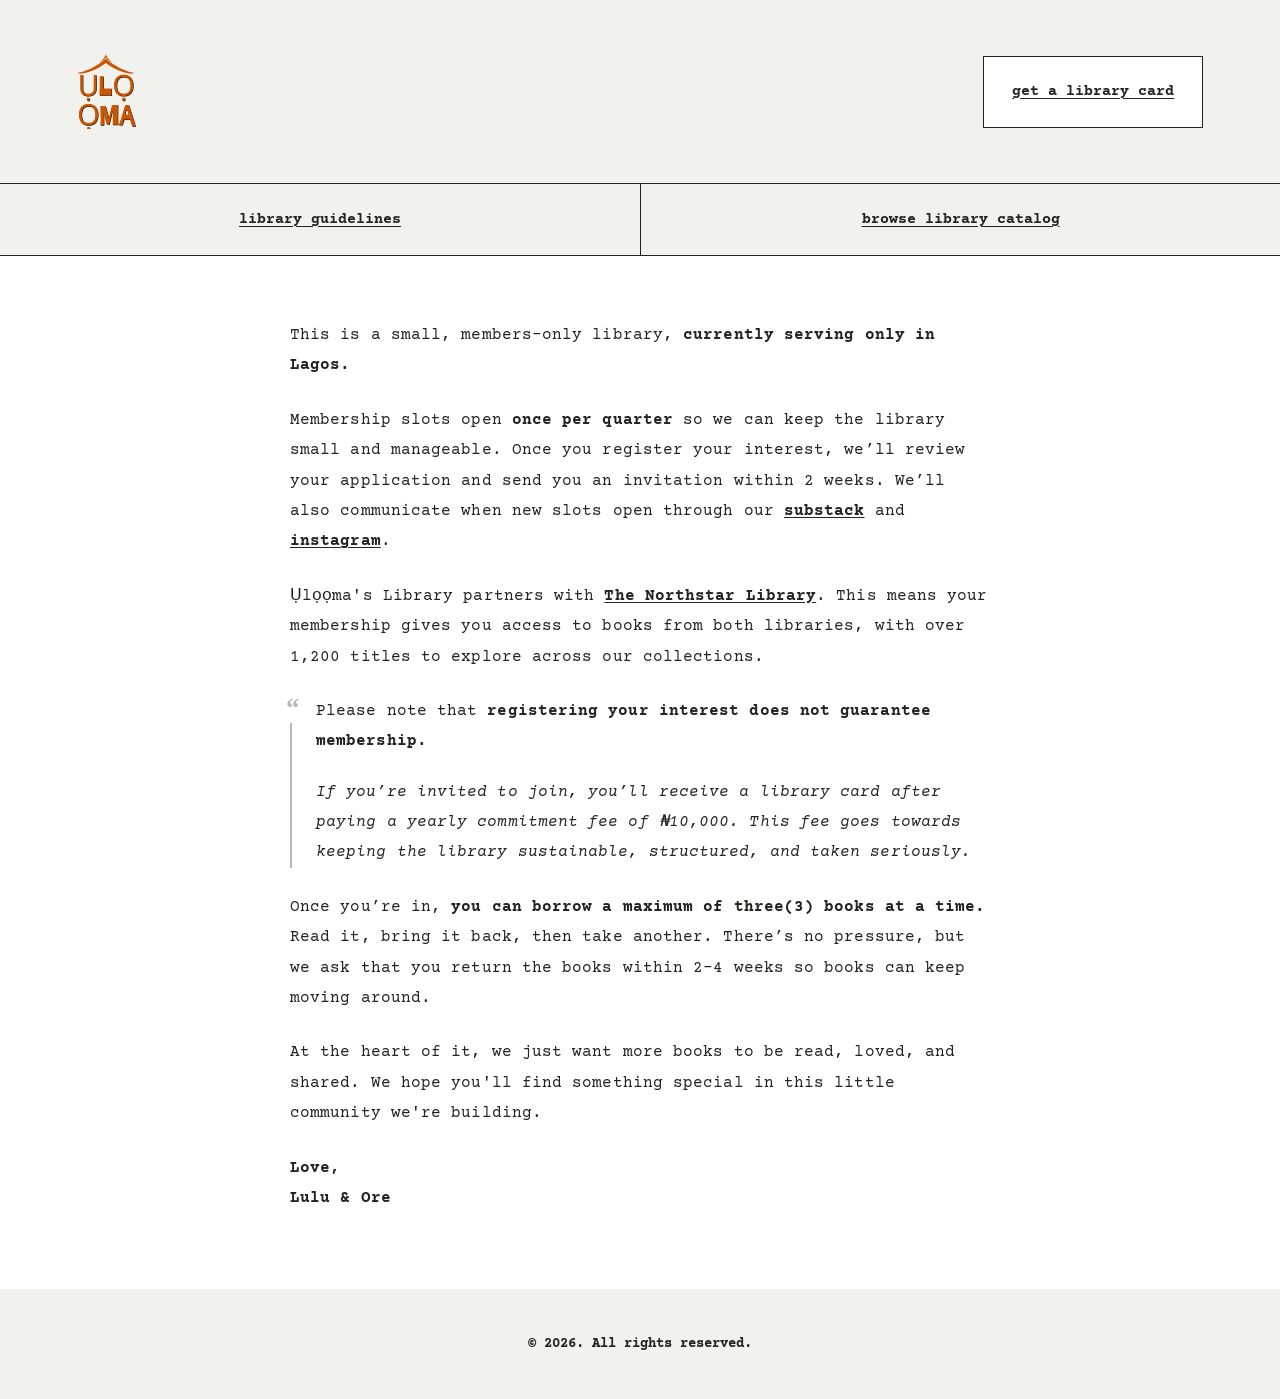
==== index.html @ b63e7490 "initial setup" ====
<!doctype html>
<html lang="en">
<head>
  <meta charset="utf-8">
  <meta name="viewport" content="width=device-width, initial-scale=1">
  <meta name="theme-color" content="#f3f2ee">
  <meta name="description" content="Ulooma Library is a small, members-only library serving Lagos. Read our membership guidelines and register your interest.">
  <title>Library Guidelines — Ulooma Library</title>
  <link rel="preconnect" href="https://fonts.googleapis.com">
  <link rel="preconnect" href="https://fonts.gstatic.com" crossorigin>
  <link href="https://fonts.googleapis.com/css2?family=Courier+Prime:ital,wght@0,400;0,700;1,400&display=swap" rel="stylesheet">
  <link rel="stylesheet" href="styles.css">
</head>
<body class="guidelines-page">
  <a class="skip-link" href="#guidelines">Skip to guidelines</a>
  <header class="site-header">
    <div class="header-top">
      <a class="brand-mark" href="index.html" aria-label="Ulooma Library home">
        <img src="ulooma-lib.svg" alt="">
      </a>
      <a class="get-card" href="https://forms.gle/XS47ZL7QhAaCa3aM6" target="_blank" rel="noreferrer">get a library card</a>
    </div>
    <nav class="main-nav" aria-label="Main navigation">
      <a href="#guidelines">library guidelines</a>
      <a href="https://thenorthstarlibrary.org" target="_blank" rel="noreferrer">browse library catalog</a>
    </nav>
  </header>

  <main id="guidelines" class="guidelines-content">
    <p>This is a small, members-only library, <strong>currently serving only in Lagos.</strong></p>

    <p>Membership slots open <strong>once per quarter</strong> so we can keep the library small and manageable. Once you register your interest, we’ll review your application and send you an invitation within 2 weeks. We’ll also communicate when new slots open through our <a href="https://ulooma.substack.com" target="_blank" rel="noreferrer">substack</a> and <a href="https://instagram.com/ulooma.co" target="_blank" rel="noreferrer">instagram</a>.</p>

    <p>Ụlọọma's Library partners with <a href="https://thenorthstarlibrary.org" target="_blank" rel="noreferrer"><strong>The Northstar Library</strong></a>. This means your membership gives you access to books from both libraries, with over 1,200 titles to explore across our collections.</p>

    <blockquote>
      <p>Please note that <strong>registering your interest does not guarantee membership.</strong></p>
      <p><em>If you’re invited to join, you’ll receive a library card after paying a yearly commitment fee of ₦10,000. This fee goes towards keeping the library sustainable, structured, and taken seriously.</em></p>
    </blockquote>

    <p>Once you’re in, <strong>you can borrow a maximum of three(3) books at a time.</strong> Read it, bring it back, then take another. There’s no pressure, but we ask that you return the books within 2-4 weeks so books can keep moving around.</p>

    <p>At the heart of it, we just want more books to be read, loved, and shared. We hope you'll find something special in this little community we're building.</p>

    <p class="signoff"><strong>Love,<br>Lulu &amp; Ore</strong></p>
  </main>

  <footer class="site-footer">
    <p>© 2026. All rights reserved.</p>
  </footer>
</body>
</html>
---- styles.css ----
:root {
  --paper: #f1f1ed;
  --white: #fff;
  --ink: #242321;
  --orange: #d65300;
  --font: "Courier Prime", "Courier New", monospace;
}

* { box-sizing: border-box; }
html { min-height: 100%; background: var(--paper); scroll-behavior: smooth; }
body {
  min-height: 100vh;
  margin: 0;
  display: flex;
  flex-direction: column;
  background: var(--paper);
  color: var(--ink);
  font: 16px/1.9 var(--font);
  -webkit-font-smoothing: antialiased;
}
a { color: inherit; }
a:hover { color: var(--orange); }
.skip-link { position: absolute; left: -9999px; top: 8px; z-index: 10; padding: 8px 12px; background: var(--ink); color: #fff; }
.skip-link:focus { left: 8px; }

/* Full-bleed desktop rules, with the reading column kept comfortable. */
.site-header { width: 100%; flex: none; background: var(--paper); }
.header-top {
  height: 184px;
  padding: 0 max(6vw, calc((100vw - 1200px) / 2));
  display: flex;
  align-items: center;
  justify-content: space-between;
  border-bottom: 1px solid var(--ink);
}
.brand-mark { position: relative; display: block; width: 60px; height: 74px; overflow: hidden; }
.brand-mark img { position: absolute; top: -40px; left: -30px; width: 120px; height: 156px; max-width: none; }
.get-card {
  width: 220px;
  height: 72px;
  display: flex;
  align-items: center;
  justify-content: center;
  border: 1px solid var(--ink);
  background: var(--white);
  font-size: 15px;
  line-height: 20px;
  font-weight: 700;
  text-decoration: underline;
  text-underline-offset: 3px;
}
.get-card:hover { background: var(--orange); color: #fff; border-color: var(--orange); }
.main-nav {
  height: 72px;
  display: grid;
  grid-template-columns: 1fr 1fr;
  border-bottom: 1px solid var(--ink);
  font-size: 15px;
  line-height: 20px;
}
.main-nav a {
  display: flex;
  align-items: center;
  justify-content: center;
  padding: 0 16px;
  text-align: center;
  font-weight: 700;
  text-decoration: underline;
  text-underline-offset: 3px;
}
.main-nav a + a { border-left: 1px solid var(--ink); }
.main-nav a:hover { background: #e9e6df; color: var(--orange); }

.guidelines-content {
  flex: 1 0 auto;
  width: 100%;
  padding: 64px 24px 76px;
  background: var(--white);
  font-size: 16px;
  line-height: 1.9;
  letter-spacing: .005em;
}
.guidelines-content > * { width: min(700px, 100%); margin-inline: auto; }
.guidelines-content p { margin-top: 0; margin-bottom: 24px; }
.guidelines-content strong { font-weight: 700; }
.guidelines-content a, .guidelines-content .underlined-label {
  font-weight: 700;
  text-decoration: underline;
  text-underline-offset: 2px;
}
.guidelines-content a:hover { color: var(--orange); }
.guidelines-content blockquote {
  position: relative;
  margin-top: 16px;
  margin-bottom: 24px;
  padding: 0 0 0 24px;
  border-left: 2px solid #b8b8b8;
}
.guidelines-content blockquote::before {
  content: "“";
  position: absolute;
  left: -9px;
  top: -3px;
  padding: 0 3px;
  background: var(--white);
  color: #b8b8b8;
  font: 700 27px/30px Georgia, serif;
}
.guidelines-content blockquote p { margin-top: 0; margin-bottom: 20px; }
.guidelines-content blockquote p:last-child { margin-bottom: 0; }
.guidelines-content em { font-style: italic; }
.guidelines-content .signoff { margin-bottom: 0; }

.site-footer {
  min-height: 110px;
  flex: none;
  display: flex;
  align-items: center;
  justify-content: center;
  padding: 24px;
  background: var(--paper);
  text-align: center;
}
.site-footer p { margin: 0; font-size: 14px; line-height: 20px; font-weight: 700; }

/* Figma's 393px-wide frame becomes a fluid, naturally scrolling phone layout. */
@media (max-width: 700px) {
  body {
    min-height: 1102px;
    font-size: 10px;
    line-height: 20px;
  }
  .header-top {
    height: clamp(120px, 36.9vw, 145px);
    padding: 0 clamp(16px, 6.1vw, 24px) 0 clamp(24px, 11.45vw, 45px);
  }
  .brand-mark { width: clamp(29px, 8.65vw, 34px); height: clamp(40px, 11.7vw, 46px); }
  .brand-mark img {
    top: -50%;
    left: -50%;
    width: 200%;
    height: 193.5%;
  }
  .get-card {
    width: min(143px, 43vw);
    height: clamp(44px, 12.47vw, 49px);
    font-size: 9px;
    line-height: 12px;
    text-underline-offset: 1px;
  }
  .main-nav {
    height: clamp(44px, 12.72vw, 50px);
    font-size: clamp(8px, 2.3vw, 9px);
    line-height: 12px;
  }
  .main-nav a { padding-inline: 6px; text-underline-offset: 1px; }
  .guidelines-content {
    flex: 1 0 auto;
    width: 100%;
    padding: 34px 0 28px;
    background: var(--white);
    font-size: 10px;
    line-height: 20px;
  }
  .guidelines-content > * {
    width: min(303px, calc(100% - 48px));
    margin-inline: auto;
  }
  .guidelines-content p { margin-bottom: 16px; }
  .guidelines-content blockquote {
    margin-top: 10px;
    margin-bottom: 14px;
    padding-left: 12px;
    border-left-width: 1.5px;
  }
  .guidelines-content blockquote::before {
    left: -7px;
    top: -3px;
    padding-inline: 2px;
    font-size: 20px;
    line-height: 22px;
  }
  .guidelines-content blockquote p { margin-bottom: 12px; }
  .guidelines-content .signoff { line-height: 20px; }
  .site-footer { min-height: 77px; padding: 20px 10px; }
  .site-footer p { font-size: 9px; line-height: 12px; }
}

@media (max-width: 350px) {
  .main-nav { font-size: 8px; }
  .guidelines-content > * { width: calc(100% - 40px); }
}

@media (prefers-reduced-motion: reduce) {
  html { scroll-behavior: auto; }
}
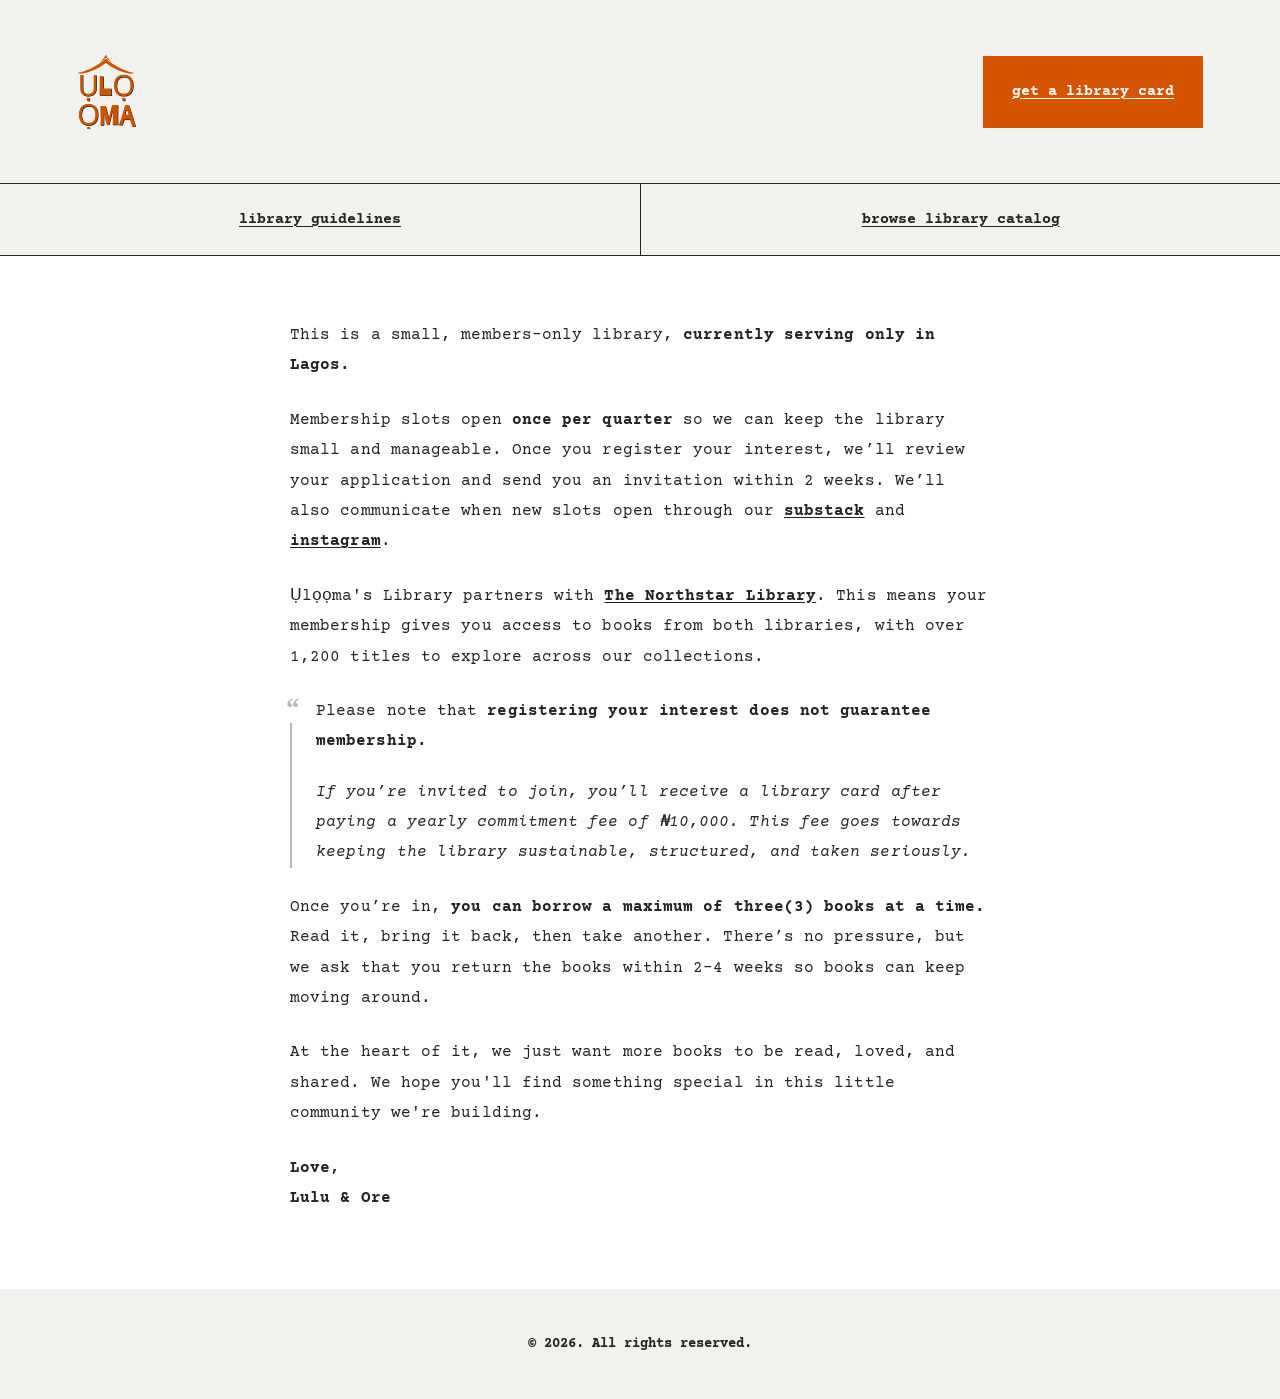
==== commit 287b8cdd: "changed button and added site title, description" ====
--- a/index.html
+++ b/index.html
@@ -4,8 +4,8 @@
   <meta charset="utf-8">
   <meta name="viewport" content="width=device-width, initial-scale=1">
   <meta name="theme-color" content="#f3f2ee">
-  <meta name="description" content="Ulooma Library is a small, members-only library serving Lagos. Read our membership guidelines and register your interest.">
-  <title>Library Guidelines — Ulooma Library</title>
+  <meta name="description" content="A good home for good days.">
+  <title>Ụlọọma's Library</title>
   <link rel="preconnect" href="https://fonts.googleapis.com">
   <link rel="preconnect" href="https://fonts.gstatic.com" crossorigin>
   <link href="https://fonts.googleapis.com/css2?family=Courier+Prime:ital,wght@0,400;0,700;1,400&display=swap" rel="stylesheet">
--- a/styles.css
+++ b/styles.css
@@ -48,8 +48,11 @@
   font-weight: 700;
   text-decoration: underline;
   text-underline-offset: 3px;
+  color: #fff;
+  border-color: var(--orange);
+  background: var(--orange);
 }
-.get-card:hover { background: var(--orange); color: #fff; border-color: var(--orange); }
+.get-card:hover { background: #b94a04; color: #fff; border-color: #b94a04; }
 .main-nav {
   height: 72px;
   display: grid;
@@ -127,8 +130,8 @@
 @media (max-width: 700px) {
   body {
     min-height: 1102px;
-    font-size: 10px;
-    line-height: 20px;
+    font-size: clamp(11px, 3.05vw, 12px);
+    line-height: 1.85;
   }
   .header-top {
     height: clamp(120px, 36.9vw, 145px);
@@ -144,13 +147,13 @@
   .get-card {
     width: min(143px, 43vw);
     height: clamp(44px, 12.47vw, 49px);
-    font-size: 9px;
-    line-height: 12px;
+    font-size: 10px;
+    line-height: 13px;
     text-underline-offset: 1px;
   }
   .main-nav {
     height: clamp(44px, 12.72vw, 50px);
-    font-size: clamp(8px, 2.3vw, 9px);
+    font-size: clamp(9px, 2.55vw, 10px);
     line-height: 12px;
   }
   .main-nav a { padding-inline: 6px; text-underline-offset: 1px; }
@@ -159,11 +162,11 @@
     width: 100%;
     padding: 34px 0 28px;
     background: var(--white);
-    font-size: 10px;
-    line-height: 20px;
+    font-size: clamp(11px, 3.05vw, 12px);
+    line-height: 1.85;
   }
   .guidelines-content > * {
-    width: min(303px, calc(100% - 48px));
+    width: min(340px, calc(100% - 32px));
     margin-inline: auto;
   }
   .guidelines-content p { margin-bottom: 16px; }
@@ -177,18 +180,17 @@
     left: -7px;
     top: -3px;
     padding-inline: 2px;
-    font-size: 20px;
-    line-height: 22px;
+    font-size: 22px;
+    line-height: 24px;
   }
-  .guidelines-content blockquote p { margin-bottom: 12px; }
-  .guidelines-content .signoff { line-height: 20px; }
+  .guidelines-content blockquote p { margin-bottom: 14px; }
+  .guidelines-content .signoff { line-height: 1.85; }
   .site-footer { min-height: 77px; padding: 20px 10px; }
-  .site-footer p { font-size: 9px; line-height: 12px; }
+  .site-footer p { font-size: clamp(9px, 2.55vw, 10px); line-height: 14px; }
 }
 
 @media (max-width: 350px) {
-  .main-nav { font-size: 8px; }
-  .guidelines-content > * { width: calc(100% - 40px); }
+  .main-nav { font-size: 9px; }
 }
 
 @media (prefers-reduced-motion: reduce) {
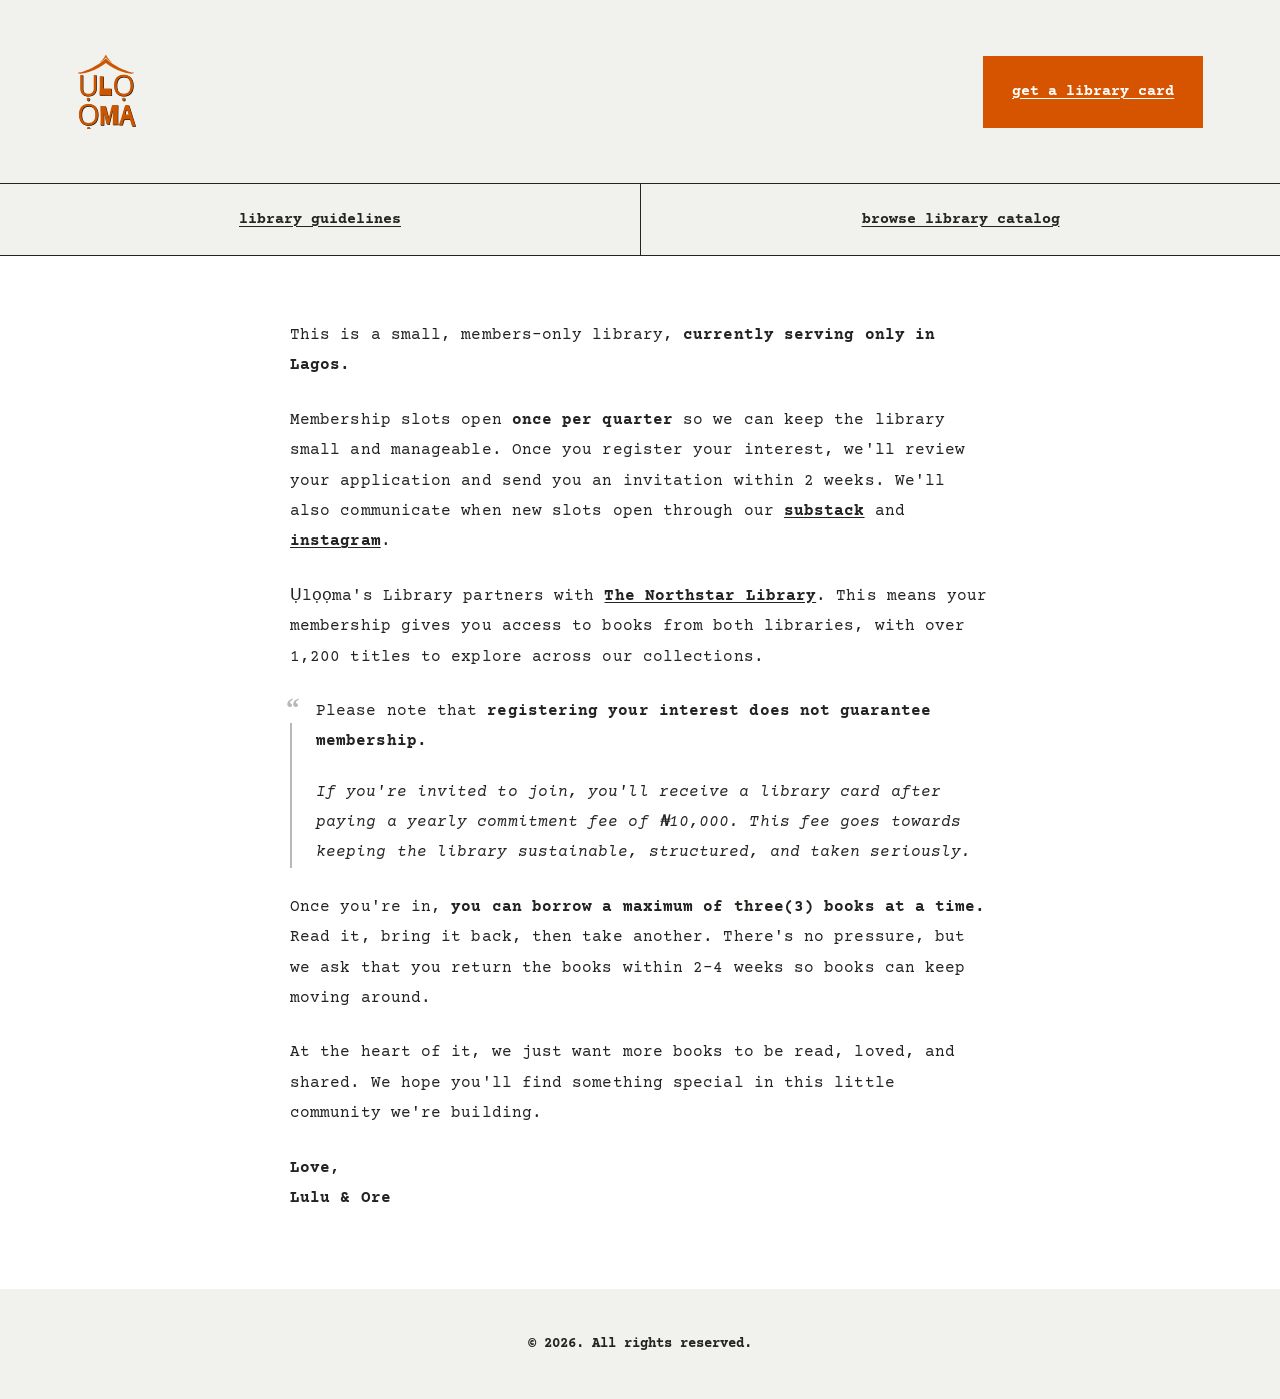
==== commit 7814ee49: "fix: content" ====
--- a/index.html
+++ b/index.html
@@ -12,7 +12,7 @@
   <link rel="stylesheet" href="styles.css">
 </head>
 <body class="guidelines-page">
-  <a class="skip-link" href="#guidelines">Skip to guidelines</a>
+  <a class="skip-link" href="#about">Skip to content</a>
   <header class="site-header">
     <div class="header-top">
       <a class="brand-mark" href="index.html" aria-label="Ulooma Library home">
@@ -21,24 +21,24 @@
       <a class="get-card" href="https://forms.gle/XS47ZL7QhAaCa3aM6" target="_blank" rel="noreferrer">get a library card</a>
     </div>
     <nav class="main-nav" aria-label="Main navigation">
-      <a href="#guidelines">library guidelines</a>
+      <a href="library-guidelines.html">library guidelines</a>
       <a href="https://thenorthstarlibrary.org" target="_blank" rel="noreferrer">browse library catalog</a>
     </nav>
   </header>
 
-  <main id="guidelines" class="guidelines-content">
+  <main id="about" class="guidelines-content">
     <p>This is a small, members-only library, <strong>currently serving only in Lagos.</strong></p>
 
-    <p>Membership slots open <strong>once per quarter</strong> so we can keep the library small and manageable. Once you register your interest, we’ll review your application and send you an invitation within 2 weeks. We’ll also communicate when new slots open through our <a href="https://ulooma.substack.com" target="_blank" rel="noreferrer">substack</a> and <a href="https://instagram.com/ulooma.co" target="_blank" rel="noreferrer">instagram</a>.</p>
+    <p>Membership slots open <strong>once per quarter</strong> so we can keep the library small and manageable. Once you register your interest, we'll review your application and send you an invitation within 2 weeks. We'll also communicate when new slots open through our <a href="https://ulooma.substack.com" target="_blank" rel="noreferrer">substack</a> and <a href="https://instagram.com/ulooma.co" target="_blank" rel="noreferrer">instagram</a>.</p>
 
     <p>Ụlọọma's Library partners with <a href="https://thenorthstarlibrary.org" target="_blank" rel="noreferrer"><strong>The Northstar Library</strong></a>. This means your membership gives you access to books from both libraries, with over 1,200 titles to explore across our collections.</p>
 
     <blockquote>
       <p>Please note that <strong>registering your interest does not guarantee membership.</strong></p>
-      <p><em>If you’re invited to join, you’ll receive a library card after paying a yearly commitment fee of ₦10,000. This fee goes towards keeping the library sustainable, structured, and taken seriously.</em></p>
+      <p><em>If you're invited to join, you'll receive a library card after paying a yearly commitment fee of ₦10,000. This fee goes towards keeping the library sustainable, structured, and taken seriously.</em></p>
     </blockquote>
 
-    <p>Once you’re in, <strong>you can borrow a maximum of three(3) books at a time.</strong> Read it, bring it back, then take another. There’s no pressure, but we ask that you return the books within 2-4 weeks so books can keep moving around.</p>
+    <p>Once you're in, <strong>you can borrow a maximum of three(3) books at a time.</strong> Read it, bring it back, then take another. There's no pressure, but we ask that you return the books within 2-4 weeks so books can keep moving around.</p>
 
     <p>At the heart of it, we just want more books to be read, loved, and shared. We hope you'll find something special in this little community we're building.</p>
 
--- a/styles.css
+++ b/styles.css
@@ -83,6 +83,34 @@
   line-height: 1.9;
   letter-spacing: .005em;
 }
+.guidelines-content > .guidelines-layout {
+  width: min(1100px, 100%);
+  margin-inline: auto;
+  display: grid;
+  grid-template-columns: minmax(0, 700px) minmax(180px, 240px);
+  justify-content: space-between;
+  gap: 64px;
+  align-items: start;
+}
+.guidelines-copy { grid-column: 1; grid-row: 1; width: 100%; text-align: left; }
+.guidelines-copy [id] { scroll-margin-top: 24px; }
+.guidelines-toc {
+  grid-column: 2;
+  grid-row: 1;
+  position: sticky;
+  top: 32px;
+  display: flex;
+  flex-direction: column;
+  align-items: flex-end;
+  gap: 9px;
+  padding-top: 4px;
+  text-align: right;
+  font-size: 14px;
+  line-height: 1.5;
+}
+.mobile-toc { display: none; }
+.guidelines-toc .toc-title { margin: 0 0 7px; font-weight: 700; }
+.guidelines-toc a { font-weight: 400; }
 .guidelines-content > * { width: min(700px, 100%); margin-inline: auto; }
 .guidelines-content p { margin-top: 0; margin-bottom: 24px; }
 .guidelines-content strong { font-weight: 700; }
@@ -113,6 +141,31 @@
 .guidelines-content blockquote p:last-child { margin-bottom: 0; }
 .guidelines-content em { font-style: italic; }
 .guidelines-content .signoff { margin-bottom: 0; }
+.back-to-top {
+  position: fixed;
+  right: max(24px, calc((100vw - 1100px) / 2));
+  bottom: 24px;
+  z-index: 5;
+  display: inline-flex;
+  align-items: center;
+  gap: 8px;
+  padding: 11px 15px;
+  border: 1px solid var(--orange);
+  background: var(--orange);
+  color: #fff;
+  font-size: 14px;
+  line-height: 20px;
+  font-weight: 700;
+  text-decoration: underline;
+  text-underline-offset: 2px;
+  opacity: 0;
+  visibility: hidden;
+  transform: translateY(8px);
+  transition: opacity .2s ease, transform .2s ease, visibility .2s ease;
+}
+.back-to-top.is-visible { opacity: 1; visibility: visible; transform: translateY(0); }
+.back-to-top:hover { background: #b94a04; border-color: #b94a04; color: #fff; }
+.back-to-top span { font-size: 18px; line-height: 16px; text-decoration: none; }
 
 .site-footer {
   min-height: 110px;
@@ -169,6 +222,39 @@
     width: min(340px, calc(100% - 32px));
     margin-inline: auto;
   }
+  .guidelines-content > .guidelines-layout {
+    display: block;
+    width: min(340px, calc(100% - 32px));
+  }
+  .guidelines-toc { display: none; }
+  .mobile-toc {
+    display: block;
+    margin: 0 0 24px;
+    border: 1px solid #b8b8b8;
+    background: var(--white);
+    font-size: inherit;
+    line-height: 1.65;
+  }
+  .mobile-toc summary {
+    display: flex;
+    align-items: center;
+    justify-content: space-between;
+    padding: 10px 12px;
+    cursor: pointer;
+    font-weight: 700;
+    list-style: none;
+  }
+  .mobile-toc summary::-webkit-details-marker { display: none; }
+  .mobile-toc summary::after { content: "+"; font-size: 18px; line-height: 1; }
+  .mobile-toc[open] summary::after { content: "−"; }
+  .mobile-toc nav {
+    display: flex;
+    flex-direction: column;
+    gap: 8px;
+    padding: 0 12px 12px;
+  }
+  .mobile-toc nav a { font-weight: 400; }
+  .guidelines-copy { width: 100%; }
   .guidelines-content p { margin-bottom: 16px; }
   .guidelines-content blockquote {
     margin-top: 10px;
@@ -187,6 +273,14 @@
   .guidelines-content .signoff { line-height: 1.85; }
   .site-footer { min-height: 77px; padding: 20px 10px; }
   .site-footer p { font-size: clamp(9px, 2.55vw, 10px); line-height: 14px; }
+  .back-to-top {
+    right: 14px;
+    bottom: 14px;
+    gap: 6px;
+    padding: 8px 11px;
+    font-size: 11px;
+    line-height: 16px;
+  }
 }
 
 @media (max-width: 350px) {
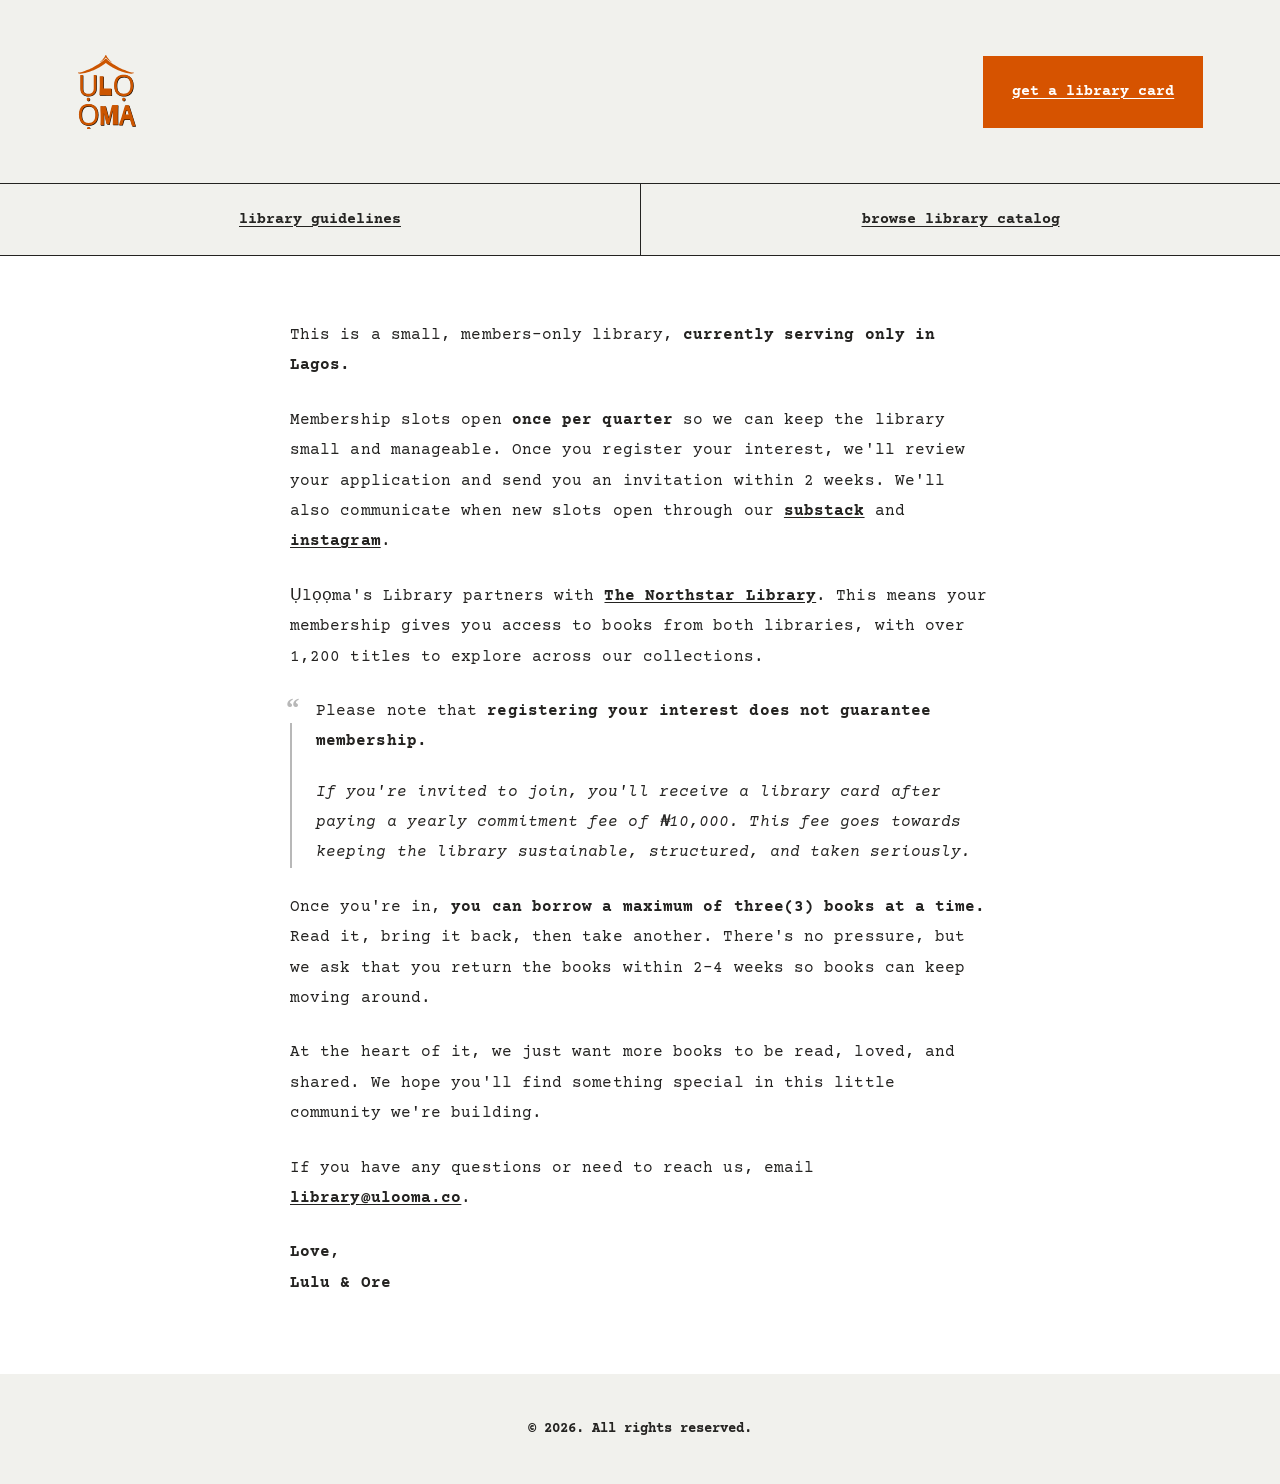
==== commit 174ee00d: "added contact" ====
--- a/index.html
+++ b/index.html
@@ -42,6 +42,8 @@
 
     <p>At the heart of it, we just want more books to be read, loved, and shared. We hope you'll find something special in this little community we're building.</p>
 
+    <p>If you have any questions or need to reach us, email <a href="mailto:library@ulooma.co">library@ulooma.co</a>.</p>
+
     <p class="signoff"><strong>Love,<br>Lulu &amp; Ore</strong></p>
   </main>
 
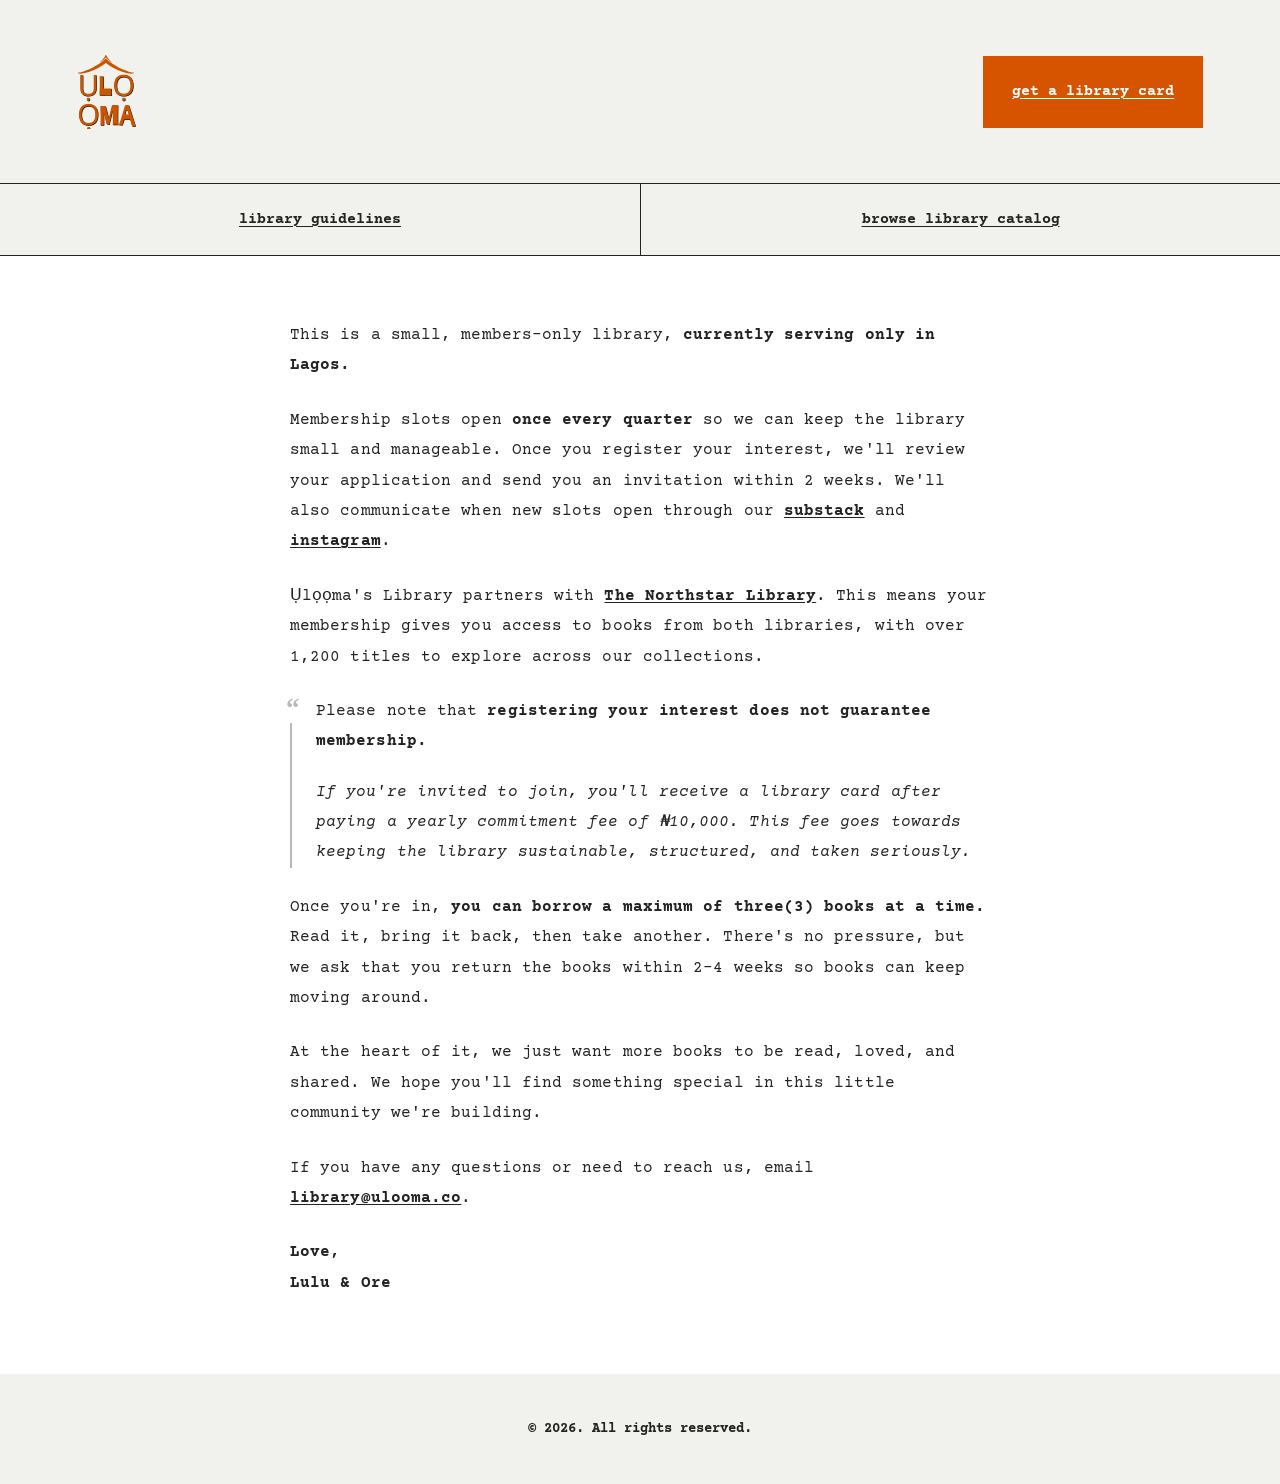
==== commit ef87d285: "word update" ====
--- a/index.html
+++ b/index.html
@@ -29,7 +29,7 @@
   <main id="about" class="guidelines-content">
     <p>This is a small, members-only library, <strong>currently serving only in Lagos.</strong></p>
 
-    <p>Membership slots open <strong>once per quarter</strong> so we can keep the library small and manageable. Once you register your interest, we'll review your application and send you an invitation within 2 weeks. We'll also communicate when new slots open through our <a href="https://ulooma.substack.com" target="_blank" rel="noreferrer">substack</a> and <a href="https://instagram.com/ulooma.co" target="_blank" rel="noreferrer">instagram</a>.</p>
+    <p>Membership slots open <strong>once every quarter</strong> so we can keep the library small and manageable. Once you register your interest, we'll review your application and send you an invitation within 2 weeks. We'll also communicate when new slots open through our <a href="https://ulooma.substack.com" target="_blank" rel="noreferrer">substack</a> and <a href="https://instagram.com/ulooma.co" target="_blank" rel="noreferrer">instagram</a>.</p>
 
     <p>Ụlọọma's Library partners with <a href="https://thenorthstarlibrary.org" target="_blank" rel="noreferrer"><strong>The Northstar Library</strong></a>. This means your membership gives you access to books from both libraries, with over 1,200 titles to explore across our collections.</p>
 
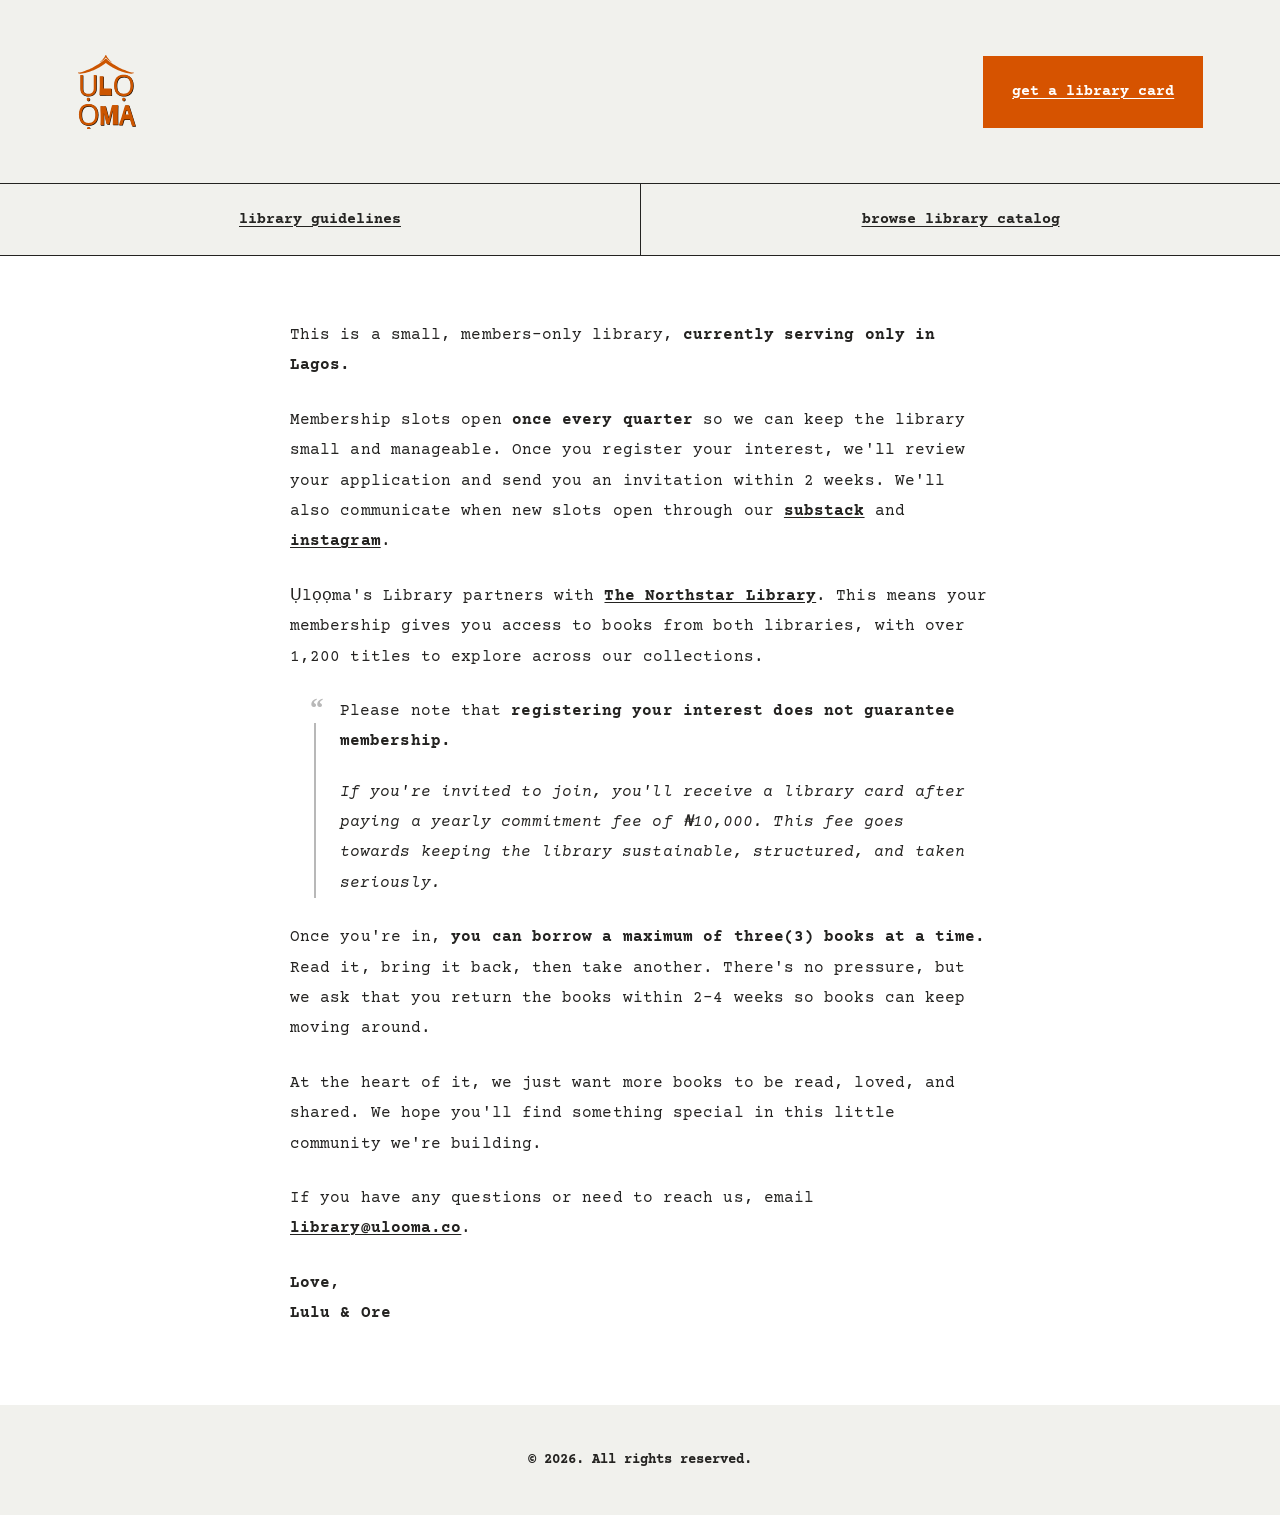
==== commit 6d00a1c0: "minor visual fixes" ====
--- a/index.html
+++ b/index.html
@@ -11,11 +11,11 @@
   <link href="https://fonts.googleapis.com/css2?family=Courier+Prime:ital,wght@0,400;0,700;1,400&display=swap" rel="stylesheet">
   <link rel="stylesheet" href="styles.css">
 </head>
-<body class="guidelines-page">
+<body class="guidelines-page home-page">
   <a class="skip-link" href="#about">Skip to content</a>
   <header class="site-header">
     <div class="header-top">
-      <a class="brand-mark" href="index.html" aria-label="Ulooma Library home">
+      <a class="brand-mark" href="/" aria-label="Ulooma Library home">
         <img src="ulooma-lib.svg" alt="">
       </a>
       <a class="get-card" href="https://forms.gle/XS47ZL7QhAaCa3aM6" target="_blank" rel="noreferrer">get a library card</a>
--- a/styles.css
+++ b/styles.css
@@ -94,6 +94,10 @@
 }
 .guidelines-copy { grid-column: 1; grid-row: 1; width: 100%; text-align: left; }
 .guidelines-copy [id] { scroll-margin-top: 24px; }
+.home-page .guidelines-content > blockquote {
+  width: min(652px, calc(100% - 48px));
+  margin-inline: auto;
+}
 .guidelines-toc {
   grid-column: 2;
   grid-row: 1;
@@ -123,7 +127,9 @@
 .guidelines-content blockquote {
   position: relative;
   margin-top: 16px;
+  margin-right: 24px;
   margin-bottom: 24px;
+  margin-left: 24px;
   padding: 0 0 0 24px;
   border-left: 2px solid #b8b8b8;
 }
@@ -141,6 +147,11 @@
 .guidelines-content blockquote p:last-child { margin-bottom: 0; }
 .guidelines-content em { font-style: italic; }
 .guidelines-content .signoff { margin-bottom: 0; }
+.guidelines-callout {
+  padding: 14px 18px;
+  border-left: 3px solid var(--orange);
+  background: #fff4e9;
+}
 .back-to-top {
   position: fixed;
   right: max(24px, calc((100vw - 1100px) / 2));
@@ -255,6 +266,10 @@
   }
   .mobile-toc nav a { font-weight: 400; }
   .guidelines-copy { width: 100%; }
+  .home-page .guidelines-content > blockquote {
+    width: min(292px, calc(100% - 80px));
+  }
+  .guidelines-callout { padding: 10px 12px; border-left-width: 2px; }
   .guidelines-content p { margin-bottom: 16px; }
   .guidelines-content blockquote {
     margin-top: 10px;
